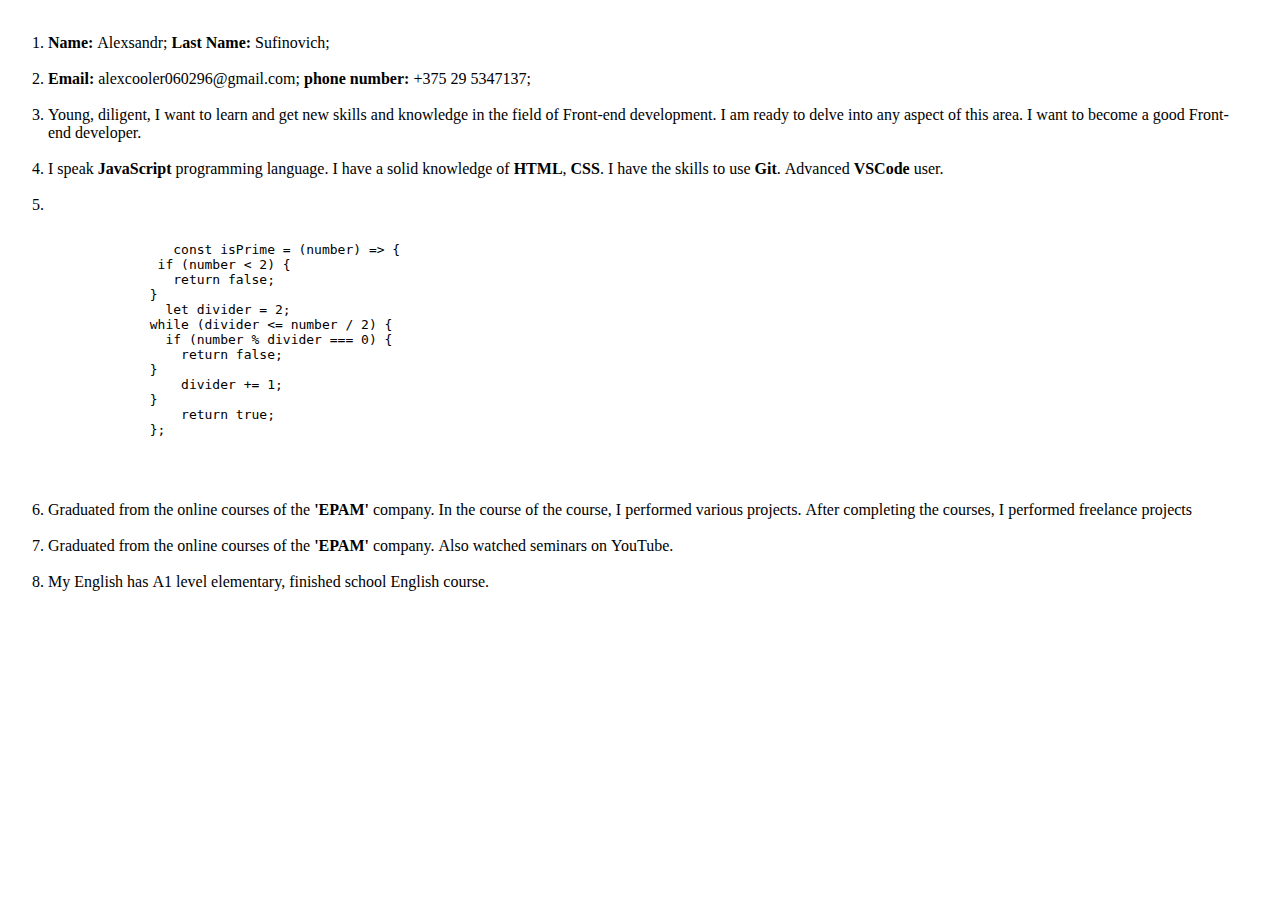
==== index.html @ 9b8c7e9b "docs: add markup" ====
<!DOCTYPE html>
<html lang="en">
<head>
    <meta charset="UTF-8">
    <meta name="viewport" content="width=device-width, initial-scale=1.0">
    <title>Document</title>
</head>
<body>
    <ol>
          <li><b>Name:</b> Alexsandr; <b>Last Name:</b> Sufinovich;</li>
          <li><b>Email:</b> alexcooler060296@gmail.com; <b>phone number:</b> +375 29 5347137;</li> 
          <li>Young, diligent, I want to learn and get new skills and knowledge in the field of Front-end development. I am ready to delve into any aspect of this area. I want to become a good Front-end developer.</li>
          <li>I speak <b>JavaScript</b> programming language. I have a solid knowledge of <b>HTML</b>, <b>CSS</b>. I have the skills to use <b>Git</b>. Advanced <b>VSCode</b> user.</li>
          <li>
              <pre><code>
                const isPrime = (number) => {
              if (number < 2) {
                return false;
             }
               let divider = 2;
             while (divider <= number / 2) {
               if (number % divider === 0) {
                 return false;
             }
                 divider += 1;
             }
                 return true;
             };
            </pre></code>
          </li>
          <li>Graduated from the online courses of the <b>'EPAM'</b> company. In the course of the course, I performed various projects. After completing the courses, I performed freelance projects</li>
          <li>Graduated from the online courses of the <b>'EPAM'</b> company. Also watched seminars on YouTube.</li>
          <li>My English has A1 level elementary, finished school English course.</li>
          </ol>
</body>
</html>
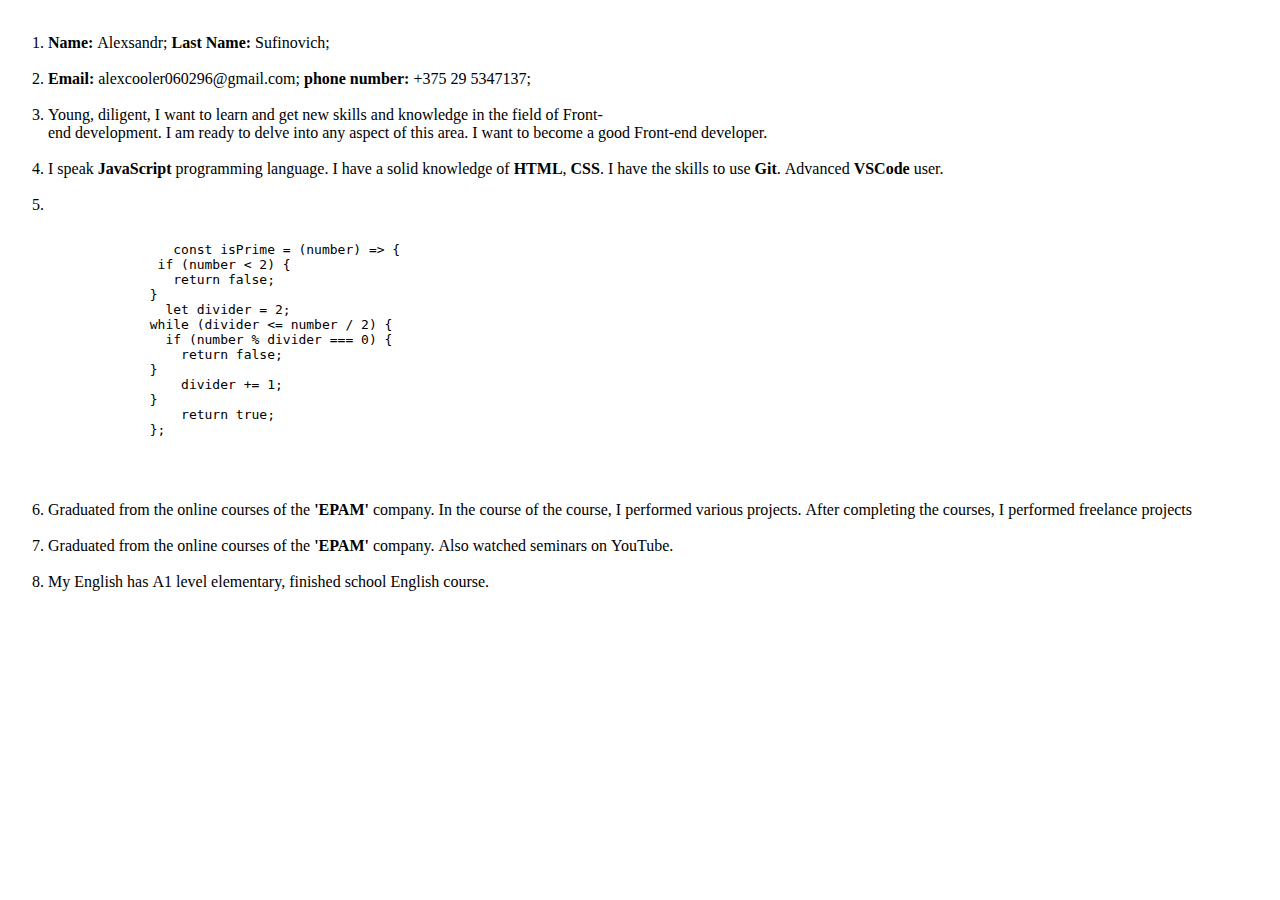
==== commit 23e66f22: "docs: add markup" ====
--- a/index.html
+++ b/index.html
@@ -4,8 +4,15 @@
     <meta charset="UTF-8">
     <meta name="viewport" content="width=device-width, initial-scale=1.0">
     <title>Document</title>
-</head>
+    <style>
+        .conteiner {
+            width: 1024px;
+            margin: 0,auto;
+        }
+    </style>
+    </head>
 <body>
+    <div class="conteiner" align="left">
     <ol>
           <li><b>Name:</b> Alexsandr; <b>Last Name:</b> Sufinovich;</li>
           <li><b>Email:</b> alexcooler060296@gmail.com; <b>phone number:</b> +375 29 5347137;</li> 
@@ -32,5 +39,6 @@
           <li>Graduated from the online courses of the <b>'EPAM'</b> company. Also watched seminars on YouTube.</li>
           <li>My English has A1 level elementary, finished school English course.</li>
           </ol>
+    </div>
 </body>
 </html>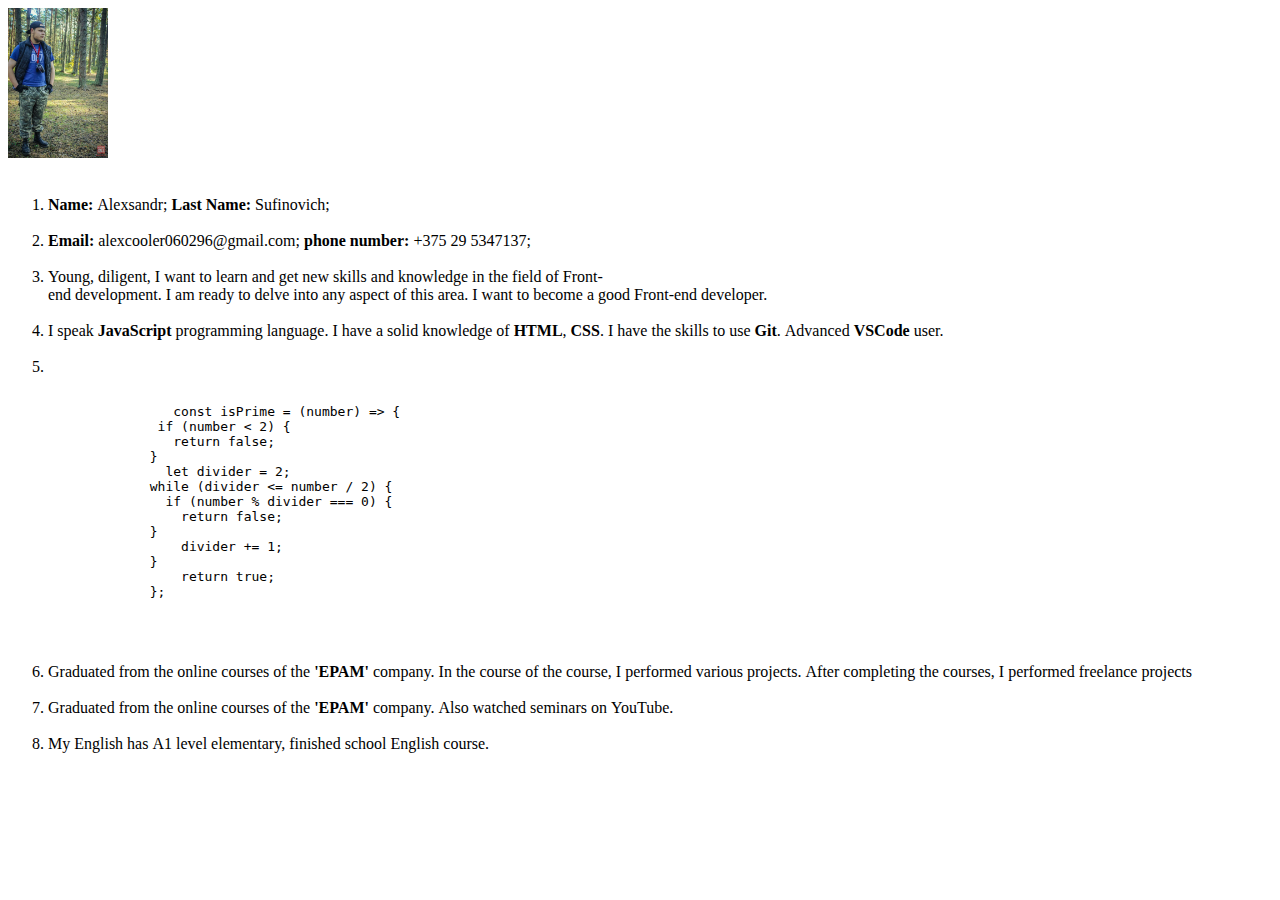
==== commit 60442477: "docs: add photo" ====
--- a/index.html
+++ b/index.html
@@ -13,6 +13,7 @@
     </head>
 <body>
     <div class="conteiner" align="left">
+        <img src="my photo.jpg" alt="my photo" width="100" height="150">
     <ol>
           <li><b>Name:</b> Alexsandr; <b>Last Name:</b> Sufinovich;</li>
           <li><b>Email:</b> alexcooler060296@gmail.com; <b>phone number:</b> +375 29 5347137;</li> 
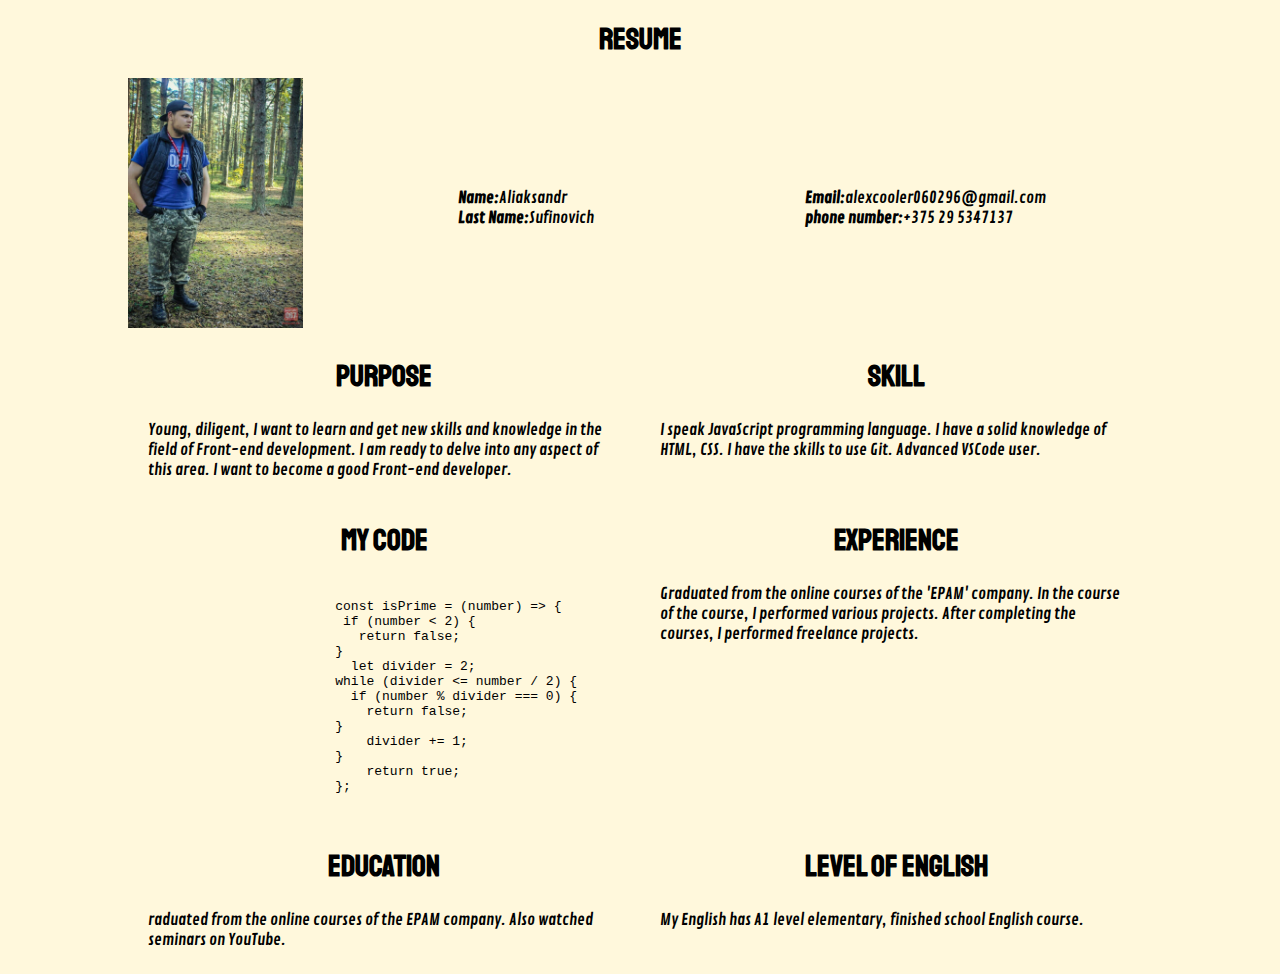
==== commit 04ee902b: "docs: Add markup and styles" ====
--- a/index.html
+++ b/index.html
@@ -3,43 +3,165 @@
 <head>
     <meta charset="UTF-8">
     <meta name="viewport" content="width=device-width, initial-scale=1.0">
-    <title>Document</title>
+    <title>Resume</title>
+    <link href="https://fonts.googleapis.com/css2?family=Contrail+One&family=Staatliches&display=swap" rel="stylesheet">
     <style>
-        .conteiner {
-            width: 1024px;
-            margin: 0,auto;
+        body {
+            font-size: 16;
+            background-color: #FFF8DC;
+        }
+        
+        *,
+        *::before,
+        *::after {
+            box-sizing: border-box;
+        }
+        /* container */
+        
+        .container {
+            width: 100%;
+            max-width: 1024px;
+            margin: 0 auto;
+        }
+        /* box */
+        
+        .box__1 {
+            display: flex;
+            justify-content: space-between;
+        }
+        /* info */
+        
+        .info {
+            display: flex;
+            flex-wrap: wrap;
+            max-width: 700px;
+            max-height: 34px;
+            align-self: center;
+        }
+        
+        .info p {
+            margin: 0;
+            padding: 0;
+            width: 50%;
+        }
+        /* box__2 */
+        
+        .box__2 {
+            display: flex;
+            justify-content: space-between;
+            flex-wrap: wrap;
+        }
+        /* purpose */
+        
+        .purpose {
+            width: 50%;
+            Padding: 0 20px
+        }
+        /* skills */
+        
+        .skills {
+            width: 50%;
+            Padding: 0 20px
+        }
+        .heading {
+            text-align: center;
+            padding: 0;
+            font-family: Staatliches;
+            font-size: 30px;
+            }
+        /* box__3 */
+        .box__3 {
+            display: flex;
+            justify-content: space-between;
+            flex-wrap: wrap;
+        }
+        .code {
+            width: 50%;
+            Padding: 0 20px
+        }
+        .experience {
+            width: 50%;
+            Padding: 0 20px
+        }
+        /* box__4 */
+        .box__4 {
+            display: flex;
+            justify-content: space-between;
+            flex-wrap: wrap;
+        }
+        .education {
+            width: 50%;
+            Padding: 0 20px
+        }
+        .levelofenglish {
+            width: 50%;
+            Padding: 0 20px
+        }
+        p {
+            font-family: Contrail One;
+            font-size: 16px;
+
         }
     </style>
-    </head>
+</head>
 <body>
-    <div class="conteiner" align="left">
-        <img src="my photo.jpg" alt="my photo" width="100" height="150">
-    <ol>
-          <li><b>Name:</b> Alexsandr; <b>Last Name:</b> Sufinovich;</li>
-          <li><b>Email:</b> alexcooler060296@gmail.com; <b>phone number:</b> +375 29 5347137;</li> 
-          <li>Young, diligent, I want to learn and get new skills and knowledge in the field of Front-end development. I am ready to delve into any aspect of this area. I want to become a good Front-end developer.</li>
-          <li>I speak <b>JavaScript</b> programming language. I have a solid knowledge of <b>HTML</b>, <b>CSS</b>. I have the skills to use <b>Git</b>. Advanced <b>VSCode</b> user.</li>
-          <li>
-              <pre><code>
-                const isPrime = (number) => {
-              if (number < 2) {
-                return false;
-             }
-               let divider = 2;
-             while (divider <= number / 2) {
-               if (number % divider === 0) {
-                 return false;
-             }
-                 divider += 1;
-             }
-                 return true;
-             };
-            </pre></code>
-          </li>
-          <li>Graduated from the online courses of the <b>'EPAM'</b> company. In the course of the course, I performed various projects. After completing the courses, I performed freelance projects</li>
-          <li>Graduated from the online courses of the <b>'EPAM'</b> company. Also watched seminars on YouTube.</li>
-          <li>My English has A1 level elementary, finished school English course.</li>
-          </ol>
+    <h1 class="heading">Resume</h1>
+    <div class="container">
+        <div class="box__1">
+            <div class="photo">
+                <img src="my photo.jpg" alt="" height="250" width="175">
+            </div>
+            <div class="info">
+                <p><b>Name:</b>Aliaksandr</p>
+                <p><b>Email:</b>alexcooler060296@gmail.com</p>
+                <p><b>Last Name:</b>Sufinovich</p>
+                <p><b>phone number:</b>+375 29 5347137</p>
+            </div>
+        </div>
+        <div class="box__2">
+            <div class="purpose">
+                <h2 class="heading">PURPOSE</h2>
+                <p>Young, diligent, I want to learn and get new skills and knowledge in the field of Front-end development. I am ready to delve into any aspect of this area. I want to become a good Front-end developer.</p>
+            </div>
+            <div class="skills">
+                <h2 class="heading">SKILL</h2>
+                <p> I speak JavaScript programming language. I have a solid knowledge of HTML, CSS. I have the skills to use Git. Advanced VSCode user.</p>
+            </div>
+        </div>
+        <div class="box__3">
+            <div class="code">
+                <h2 class="heading">My code</h2>
+                <pre><code>
+                        const isPrime = (number) => {
+                         if (number < 2) {
+                           return false;
+                        }
+                          let divider = 2;
+                        while (divider <= number / 2) {
+                          if (number % divider === 0) {
+                            return false;
+                        }
+                            divider += 1;
+                        }
+                            return true;
+                        };
+                    </pre></code>
+            </div>
+            <div class="experience">
+                <h2 class="heading">Experience</h2>
+                <p>Graduated from the online courses of the 'EPAM' company. In the course of the course, I performed various projects. After completing the courses, I performed freelance projects.</p>
+            </div>
+        </div>
+        <div class="box__4">
+            <div class="education">
+                <h2 class="heading">Education</h2>
+                <p>raduated from the online courses of the EPAM company. Also watched seminars on YouTube.</p>
+            </div>
+            <div class="levelofenglish">
+                <h2 class="heading">Level of english</h2>
+                <p>My English has A1 level elementary, finished school English course.</p>
+            </div>
+        </div>
     </div>
 </body>
 </html>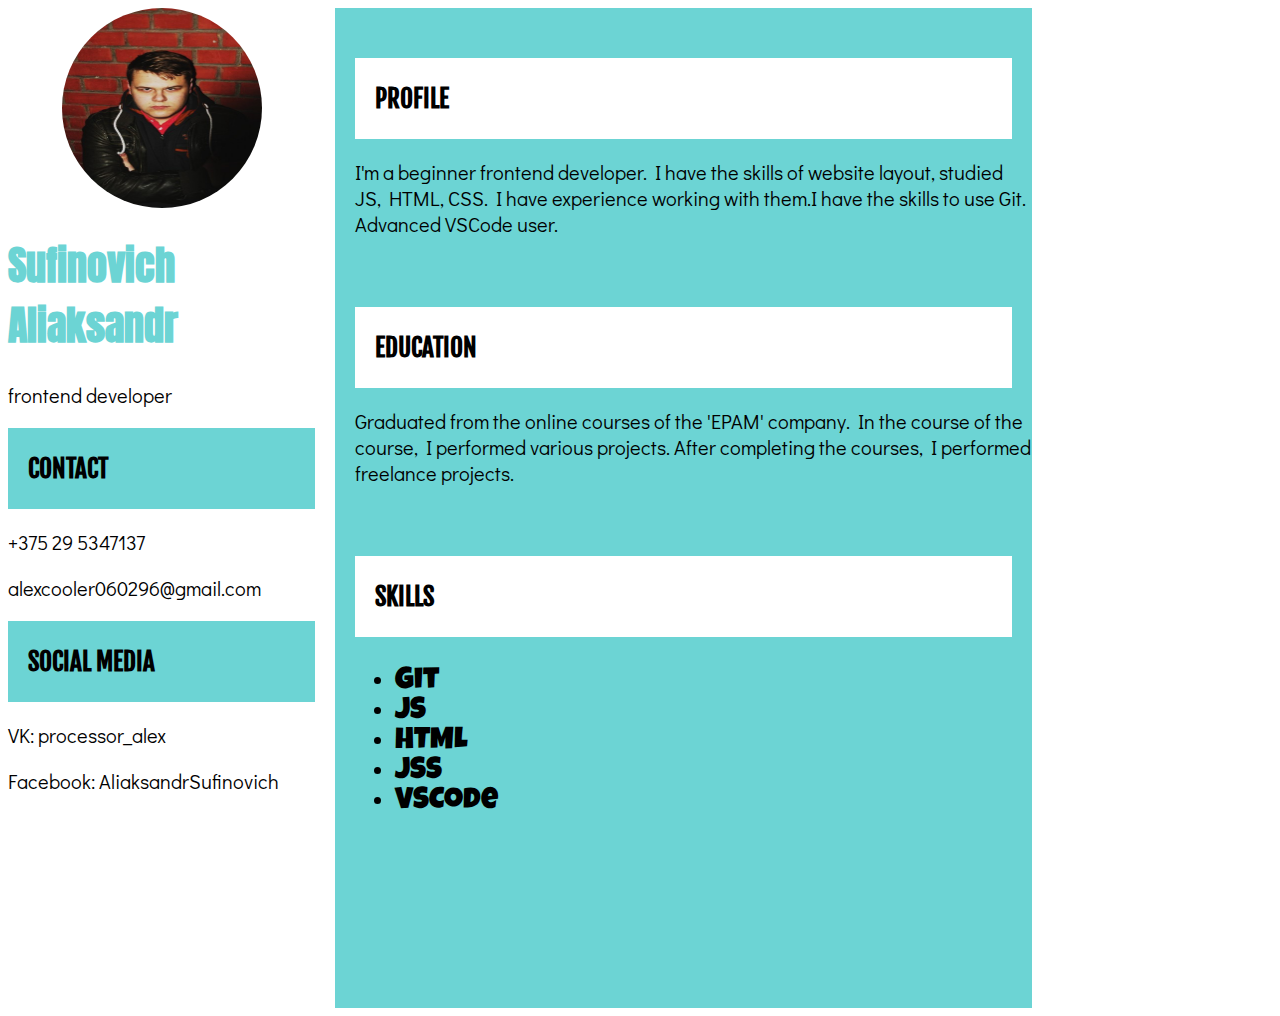
==== commit 4cad667b: "docs: add HTML markup and CSS, use flexboxes" ====
--- a/index.html
+++ b/index.html
@@ -3,165 +3,59 @@
 <head>
     <meta charset="UTF-8">
     <meta name="viewport" content="width=device-width, initial-scale=1.0">
-    <title>Resume</title>
-    <link href="https://fonts.googleapis.com/css2?family=Contrail+One&family=Staatliches&display=swap" rel="stylesheet">
-    <style>
-        body {
-            font-size: 16;
-            background-color: #FFF8DC;
-        }
-        
-        *,
-        *::before,
-        *::after {
-            box-sizing: border-box;
-        }
-        /* container */
-        
-        .container {
-            width: 100%;
-            max-width: 1024px;
-            margin: 0 auto;
-        }
-        /* box */
-        
-        .box__1 {
-            display: flex;
-            justify-content: space-between;
-        }
-        /* info */
-        
-        .info {
-            display: flex;
-            flex-wrap: wrap;
-            max-width: 700px;
-            max-height: 34px;
-            align-self: center;
-        }
-        
-        .info p {
-            margin: 0;
-            padding: 0;
-            width: 50%;
-        }
-        /* box__2 */
-        
-        .box__2 {
-            display: flex;
-            justify-content: space-between;
-            flex-wrap: wrap;
-        }
-        /* purpose */
-        
-        .purpose {
-            width: 50%;
-            Padding: 0 20px
-        }
-        /* skills */
-        
-        .skills {
-            width: 50%;
-            Padding: 0 20px
-        }
-        .heading {
-            text-align: center;
-            padding: 0;
-            font-family: Staatliches;
-            font-size: 30px;
-            }
-        /* box__3 */
-        .box__3 {
-            display: flex;
-            justify-content: space-between;
-            flex-wrap: wrap;
-        }
-        .code {
-            width: 50%;
-            Padding: 0 20px
-        }
-        .experience {
-            width: 50%;
-            Padding: 0 20px
-        }
-        /* box__4 */
-        .box__4 {
-            display: flex;
-            justify-content: space-between;
-            flex-wrap: wrap;
-        }
-        .education {
-            width: 50%;
-            Padding: 0 20px
-        }
-        .levelofenglish {
-            width: 50%;
-            Padding: 0 20px
-        }
-        p {
-            font-family: Contrail One;
-            font-size: 16px;
-
-        }
-    </style>
+    <title>Document</title>
+    <link rel="stylesheet" href="style.css">
+    <link href="https://fonts.googleapis.com/css2?family=Anton&family=Didact+Gothic&family=Fjalla+One&family=Luckiest+Guy&display=swap" rel="stylesheet">
 </head>
-<body>
-    <h1 class="heading">Resume</h1>
-    <div class="container">
-        <div class="box__1">
-            <div class="photo">
-                <img src="my photo.jpg" alt="" height="250" width="175">
-            </div>
-            <div class="info">
-                <p><b>Name:</b>Aliaksandr</p>
-                <p><b>Email:</b>alexcooler060296@gmail.com</p>
-                <p><b>Last Name:</b>Sufinovich</p>
-                <p><b>phone number:</b>+375 29 5347137</p>
-            </div>
+<body class="allbox">
+    <div class="leftbox">
+        <img class="photo" src="myphoto_1.jpg">
+        <div>
+            <h1>Sufinovich Aliaksandr</h1>
+            <P>frontend developer</P>
         </div>
-        <div class="box__2">
-            <div class="purpose">
-                <h2 class="heading">PURPOSE</h2>
-                <p>Young, diligent, I want to learn and get new skills and knowledge in the field of Front-end development. I am ready to delve into any aspect of this area. I want to become a good Front-end developer.</p>
-            </div>
-            <div class="skills">
-                <h2 class="heading">SKILL</h2>
-                <p> I speak JavaScript programming language. I have a solid knowledge of HTML, CSS. I have the skills to use Git. Advanced VSCode user.</p>
-            </div>
+        <div id="leftheaders">
+            <h3>Contact</h3>
         </div>
-        <div class="box__3">
-            <div class="code">
-                <h2 class="heading">My code</h2>
-                <pre><code>
-                        const isPrime = (number) => {
-                         if (number < 2) {
-                           return false;
-                        }
-                          let divider = 2;
-                        while (divider <= number / 2) {
-                          if (number % divider === 0) {
-                            return false;
-                        }
-                            divider += 1;
-                        }
-                            return true;
-                        };
-                    </pre></code>
-            </div>
-            <div class="experience">
-                <h2 class="heading">Experience</h2>
-                <p>Graduated from the online courses of the 'EPAM' company. In the course of the course, I performed various projects. After completing the courses, I performed freelance projects.</p>
-            </div>
+        <div id="content">
+            <p>+375 29 5347137</p>
+            <p>alexcooler060296@gmail.com</p>
         </div>
-        <div class="box__4">
-            <div class="education">
-                <h2 class="heading">Education</h2>
-                <p>raduated from the online courses of the EPAM company. Also watched seminars on YouTube.</p>
-            </div>
-            <div class="levelofenglish">
-                <h2 class="heading">Level of english</h2>
-                <p>My English has A1 level elementary, finished school English course.</p>
-            </div>
+        <div id="leftheaders">
+            <h3>Social media</h3>
+        </div>
+        <div id="content">
+            <p>VK: processor_alex</p>
+            <p>Facebook: AliaksandrSufinovich</p>
         </div>
     </div>
+
+    <div class="rightbox">
+       <div id="rightheaders">
+           <h3 class="profile">Profile</h3>
+       </div>
+       <div id="content">
+           <p>I'm a beginner frontend developer. I have the skills of website layout, studied JS, HTML, CSS. I have experience working with them.I have the skills to use Git. Advanced VSCode user.</p>
+       </div>
+       <div id="rightheaders">
+           <h3>Education</h3>
+       </div>
+       <div id="content">
+           <p>Graduated from the online courses of the 'EPAM' company. In the course of the course, I performed various projects. After completing the courses, I performed freelance projects.</p>
+       </div>
+       <div id="rightheaders">
+           <h3>Skills</h3>
+       </div>
+       <div>
+           <ul>
+               <li>Git</li>
+               <li>JS</li>
+               <li>HTML</li>
+               <li>JSS</li>
+               <li>VSCode</li>
+           </ul>
+       </div>
+    </div>
+    
 </body>
 </html>--- a/style.css
+++ b/style.css
@@ -0,0 +1,65 @@
+body {
+    max-width: 1024px;
+    display: flex;
+    flex-direction:row;
+    justify-content:flex-start;
+}
+.leftbox {
+    background-color: rgb(255, 255, 255);
+    width: 307px;
+    height: 1000px;
+    display: flex;
+    flex-direction: column;
+    align-items: center;
+    padding-right: 20px;
+}
+.rightbox {
+    background-color: rgb(108, 212, 212);
+    width: 716px;
+    height: 1000px;
+    display: flex;
+    flex-direction: column;
+    padding-left: 20px;
+}
+.photo {
+    width: 200px;
+    height: 200px;
+    border-radius: 150px;
+}
+h1 {
+    color: rgb(108, 212, 212);
+    font-family: Anton;
+    font-size: 40px;
+}
+#leftheaders {
+    align-self: stretch;
+    background-color: rgb(108, 212, 212);
+    width: 307px;
+    text-transform: uppercase;
+}
+#content {
+    align-self: flex-start;
+}
+#rightheaders {
+    align-self: flex-start;
+    background-color: rgb(255, 255, 255);
+    width: 657px;
+    text-transform: uppercase;
+    margin-top: 50px;
+}
+h3 {
+    padding-left: 20px;
+    font-family: Fjalla One;
+    font-size: 25px;
+}
+#content_1 {
+    align-self: center;
+}
+p {
+    font-family: Didact Gothic;
+    font-size: 20px;
+}
+ul {
+    font-family: Luckiest Guy;
+    font-size: 30px;
+}